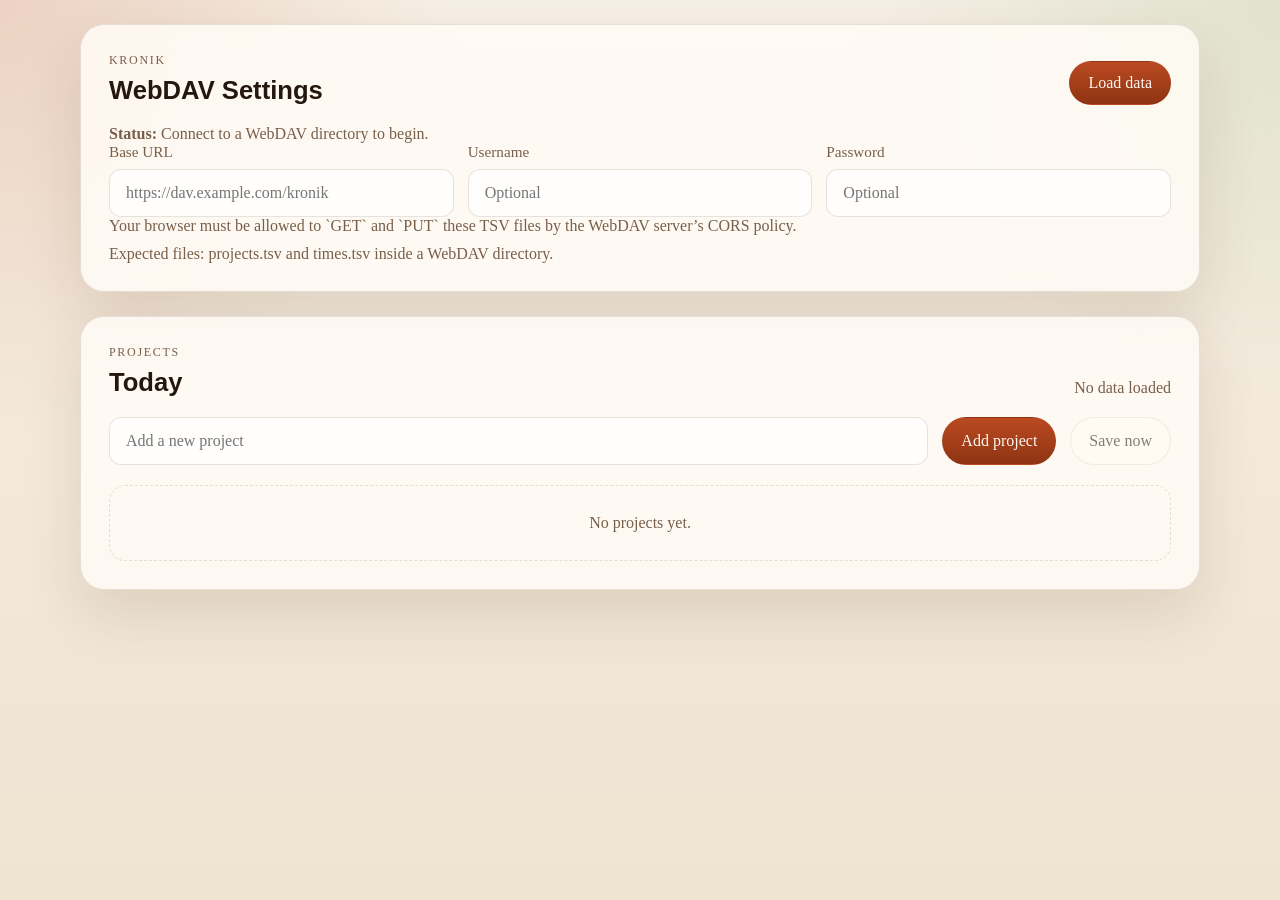
==== web/index.html @ cab99300 "Add web app" ====
<!doctype html>
<html lang="en">
<head>
  <meta charset="utf-8">
  <meta name="viewport" content="width=device-width, initial-scale=1">
  <title>Kronik</title>
  <link rel="stylesheet" href="./app.css">
</head>
<body>
  <main class="app-shell">
    <section class="panel">
      <div class="panel-header">
        <div>
          <p class="eyebrow">Kronik</p>
          <h2>WebDAV Settings</h2>
        </div>
        <button id="load-button" class="primary">Load data</button>
      </div>
      <p class="panel-note">
        <strong>Status:</strong> <span id="status-text">Connect to a WebDAV directory to begin.</span>
      </p>
      <form id="config-form" class="config-grid" autocomplete="off">
        <label>
          <span>Base URL</span>
          <input id="webdav-url" name="webdav-url" type="url" placeholder="https://dav.example.com/kronik" required>
        </label>
        <label>
          <span>Username</span>
          <input id="webdav-user" name="webdav-user" type="text" placeholder="Optional">
        </label>
        <label>
          <span>Password</span>
          <input id="webdav-password" name="webdav-password" type="password" placeholder="Optional">
        </label>
      </form>
      <p class="panel-note">
        Your browser must be allowed to `GET` and `PUT` these TSV files by the WebDAV server’s CORS policy.
      </p>
      <p id="sync-details" class="panel-note">
        Expected files: projects.tsv and times.tsv inside a WebDAV directory.
      </p>
    </section>

    <section class="panel">
      <div class="panel-header">
        <div>
          <p class="eyebrow">Projects</p>
          <h2>Today</h2>
        </div>
        <p id="today-label" class="today-label">No data loaded</p>
      </div>
      <form id="project-form" class="project-form" autocomplete="off">
        <input id="project-name" name="project-name" type="text" maxlength="64" placeholder="Add a new project" required>
        <button type="submit" class="primary">Add project</button>
        <button id="save-button" type="button">Save all changes</button>
      </form>
      <div id="projects-empty" class="empty-state">No projects yet.</div>
      <div id="projects-list" class="projects-list"></div>
    </section>
  </main>

  <template id="project-template">
    <article class="project-card">
      <div class="project-main">
        <div>
          <h3 class="project-name"></h3>
          <p class="project-meta"></p>
        </div>
        <div class="project-actions">
          <button class="decrement" type="button">-15m</button>
          <div class="today-total"></div>
          <button class="increment" type="button">+15m</button>
        </div>
      </div>
      <div class="project-footer">
        <span class="project-total"></span>
        <span class="project-modified"></span>
      </div>
    </article>
  </template>

  <script src="./app.js"></script>
</body>
</html>
---- web/app.css ----
:root {
  color-scheme: light;
  --bg: #f6efe4;
  --panel: rgba(255, 252, 246, 0.86);
  --panel-strong: #fffaf1;
  --line: rgba(86, 58, 32, 0.14);
  --text: #24170d;
  --muted: #785f4a;
  --accent: #ba4a22;
  --accent-dark: #8e3412;
  --shadow: 0 24px 60px rgba(74, 37, 12, 0.12);
  --radius-lg: 24px;
  --radius-md: 16px;
  --radius-sm: 12px;
}

* {
  box-sizing: border-box;
}

body {
  margin: 0;
  min-height: 100vh;
  font-family: "Georgia", "Times New Roman", serif;
  color: var(--text);
  background:
    radial-gradient(circle at top left, rgba(186, 74, 34, 0.18), transparent 28%),
    radial-gradient(circle at top right, rgba(137, 170, 115, 0.2), transparent 26%),
    linear-gradient(180deg, #f7f0e5 0%, #efe3d1 100%);
}

button,
input {
  font: inherit;
}

.app-shell {
  width: min(1120px, calc(100% - 32px));
  margin: 0 auto;
  padding: 24px 0 64px;
}

.eyebrow {
  margin: 0 0 8px;
  text-transform: uppercase;
  letter-spacing: 0.14em;
  font-size: 0.75rem;
  color: var(--muted);
}

h2,
h3,
.today-total {
  font-family: "Trebuchet MS", "Gill Sans", sans-serif;
}

#status-text {
  font-size: 1rem;
}

.panel {
  background: var(--panel);
  border: 1px solid var(--line);
  border-radius: var(--radius-lg);
  box-shadow: var(--shadow);
  backdrop-filter: blur(10px);
  padding: 28px;
  margin-bottom: 24px;
}

.panel-header {
  display: flex;
  align-items: end;
  justify-content: space-between;
  gap: 16px;
  margin-bottom: 20px;
}

.panel-header h2 {
  margin: 0;
  font-size: 1.6rem;
}

.today-label,
.panel-note {
  margin: 0;
  color: var(--muted);
}

.panel-note + .panel-note {
  margin-top: 10px;
}

.config-grid,
.project-form {
  display: grid;
  gap: 14px;
}

.config-grid {
  grid-template-columns: repeat(3, minmax(0, 1fr));
}

.project-form {
  grid-template-columns: minmax(0, 1fr) auto auto;
  margin-bottom: 20px;
}

label span {
  display: block;
  margin-bottom: 8px;
  font-size: 0.95rem;
  color: var(--muted);
}

input {
  width: 100%;
  border: 1px solid var(--line);
  border-radius: var(--radius-sm);
  background: rgba(255, 255, 255, 0.82);
  padding: 14px 16px;
  color: var(--text);
}

button {
  border: 1px solid var(--line);
  border-radius: 999px;
  background: var(--panel-strong);
  color: var(--text);
  cursor: pointer;
  padding: 12px 18px;
  transition: transform 140ms ease, background 140ms ease, border-color 140ms ease;
}

button:hover {
  transform: translateY(-1px);
  border-color: rgba(186, 74, 34, 0.45);
}

button.primary {
  background: linear-gradient(180deg, var(--accent), var(--accent-dark));
  border-color: transparent;
  color: #fff8f1;
}

button:disabled {
  opacity: 0.55;
  cursor: not-allowed;
  transform: none;
}

.projects-list {
  display: grid;
  gap: 16px;
}

.project-card {
  padding: 20px;
  border: 1px solid var(--line);
  border-radius: var(--radius-md);
  background: rgba(255, 251, 245, 0.92);
}

.project-main,
.project-footer {
  display: flex;
  align-items: center;
  justify-content: space-between;
  gap: 16px;
}

.project-footer {
  margin-top: 14px;
  padding-top: 14px;
  border-top: 1px solid var(--line);
  color: var(--muted);
  font-size: 0.95rem;
}

.project-name {
  margin: 0 0 6px;
  font-size: 1.25rem;
}

.project-meta {
  margin: 0;
  color: var(--muted);
}

.project-actions {
  display: flex;
  align-items: center;
  gap: 10px;
}

.today-total {
  min-width: 92px;
  text-align: center;
  font-size: 1.6rem;
}

.empty-state {
  padding: 28px;
  border: 1px dashed var(--line);
  border-radius: var(--radius-md);
  color: var(--muted);
  text-align: center;
}

.is-hidden {
  display: none;
}

@media (max-width: 900px) {
  .config-grid,
  .project-form {
    grid-template-columns: 1fr;
  }

  .panel-header,
  .project-main,
  .project-footer {
    align-items: start;
    flex-direction: column;
  }

  .project-actions {
    width: 100%;
    justify-content: space-between;
  }

  button {
    width: 100%;
  }
}
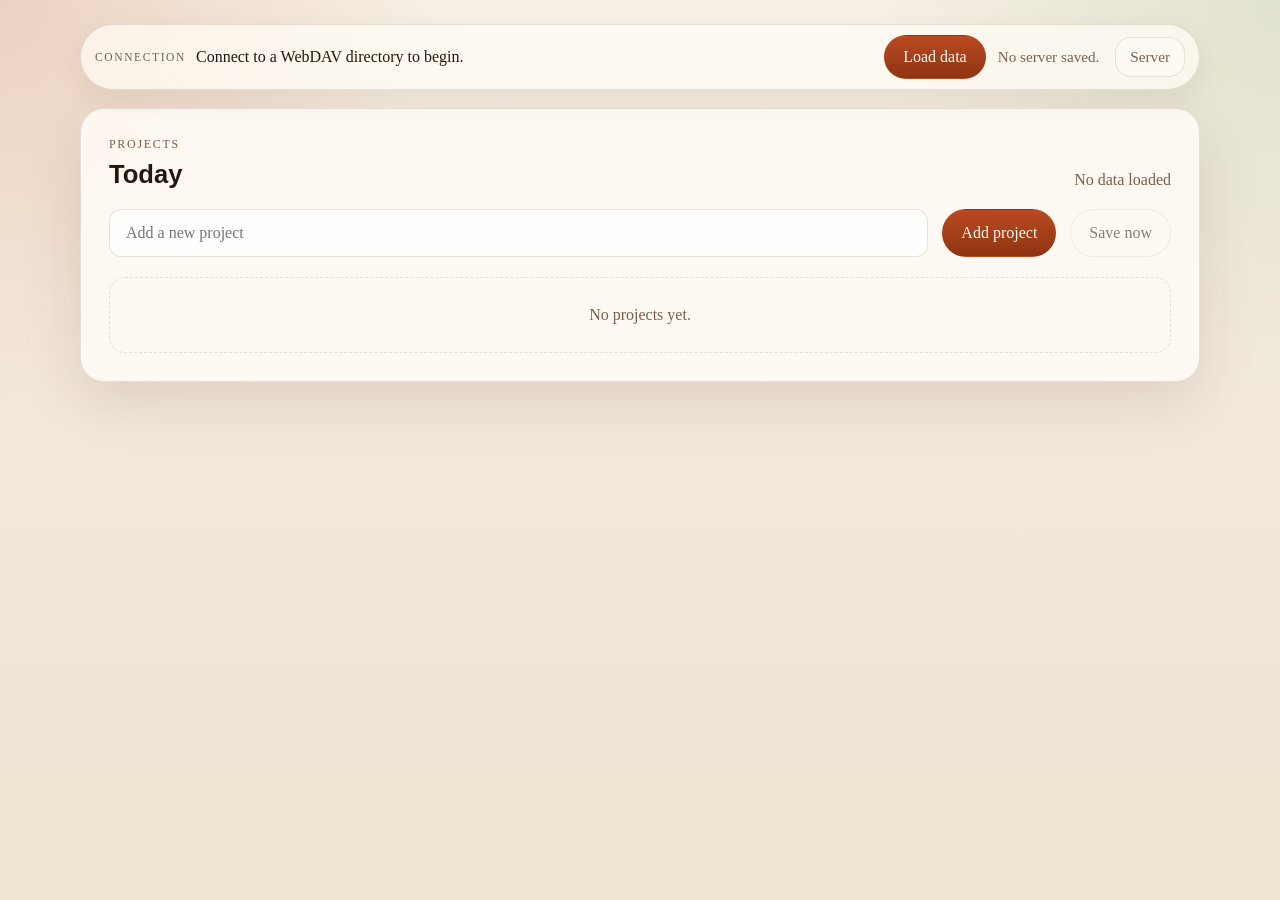
==== commit e212cf5d: "UI improvements" ====
--- a/web/index.html
+++ b/web/index.html
@@ -8,38 +8,38 @@
 </head>
 <body>
   <main class="app-shell">
-    <section class="panel">
-      <div class="panel-header">
-        <div>
-          <p class="eyebrow">Kronik</p>
-          <h2>WebDAV Settings</h2>
-        </div>
+    <header class="status-bar">
+      <p class="status-line">
+        <span class="status-label">Connection</span>
+        <span id="status-text">Connect to a WebDAV directory to begin.</span>
+      </p>
+      <div class="status-actions">
         <button id="load-button" class="primary">Load data</button>
+        <span id="config-summary-text" class="config-summary-text">No server saved.</span>
       </div>
-      <p class="panel-note">
-        <strong>Status:</strong> <span id="status-text">Connect to a WebDAV directory to begin.</span>
-      </p>
-      <form id="config-form" class="config-grid" autocomplete="off">
-        <label>
-          <span>Base URL</span>
-          <input id="webdav-url" name="webdav-url" type="url" placeholder="https://dav.example.com/kronik" required>
-        </label>
-        <label>
-          <span>Username</span>
-          <input id="webdav-user" name="webdav-user" type="text" placeholder="Optional">
-        </label>
-        <label>
-          <span>Password</span>
-          <input id="webdav-password" name="webdav-password" type="password" placeholder="Optional">
-        </label>
-      </form>
-      <p class="panel-note">
-        Your browser must be allowed to `GET` and `PUT` these TSV files by the WebDAV server’s CORS policy.
-      </p>
-      <p id="sync-details" class="panel-note">
-        Expected files: projects.tsv and times.tsv inside a WebDAV directory.
-      </p>
-    </section>
+      <details id="config-menu" class="config-menu">
+        <summary class="config-summary">
+          <span class="config-summary-action">Server</span>
+        </summary>
+        <form id="config-form" class="config-grid" autocomplete="off">
+          <label>
+            <span>Base URL</span>
+            <input id="webdav-url" name="webdav-url" type="url" placeholder="https://dav.example.com/kronik" required>
+          </label>
+          <label>
+            <span>Username</span>
+            <input id="webdav-user" name="webdav-user" type="text" placeholder="Optional">
+          </label>
+          <label>
+            <span>Password</span>
+            <input id="webdav-password" name="webdav-password" type="password" placeholder="Optional">
+          </label>
+          <div class="config-actions">
+            <button id="clear-config-button" type="button">Forget saved login</button>
+          </div>
+        </form>
+      </details>
+    </header>
 
     <section class="panel">
       <div class="panel-header">
--- a/web/app.css
+++ b/web/app.css
@@ -40,6 +40,37 @@
   padding: 24px 0 64px;
 }
 
+.status-bar {
+  position: relative;
+  z-index: 20;
+  display: flex;
+  align-items: center;
+  gap: 16px;
+  margin-bottom: 18px;
+  padding: 10px 14px;
+  border: 1px solid var(--line);
+  border-radius: 999px;
+  background: rgba(255, 252, 246, 0.74);
+  box-shadow: 0 10px 28px rgba(74, 37, 12, 0.08);
+  backdrop-filter: blur(10px);
+}
+
+.status-line {
+  margin: 0;
+  display: flex;
+  align-items: center;
+  gap: 10px;
+  min-width: 0;
+  flex: 1;
+  color: var(--muted);
+}
+
+.status-label {
+  font-size: 0.72rem;
+  text-transform: uppercase;
+  letter-spacing: 0.14em;
+}
+
 .eyebrow {
   margin: 0 0 8px;
   text-transform: uppercase;
@@ -55,7 +86,11 @@
 }
 
 #status-text {
-  font-size: 1rem;
+  min-width: 0;
+  color: var(--text);
+  white-space: nowrap;
+  overflow: hidden;
+  text-overflow: ellipsis;
 }
 
 .panel {
@@ -87,18 +122,71 @@
   color: var(--muted);
 }
 
-.panel-note + .panel-note {
-  margin-top: 10px;
-}
-
 .config-grid,
 .project-form {
   display: grid;
   gap: 14px;
 }
 
+.config-menu {
+  position: relative;
+  z-index: 21;
+  border: 1px solid var(--line);
+  border-radius: var(--radius-md);
+  background: rgba(255, 251, 245, 0.72);
+  overflow: visible;
+}
+
+.config-summary {
+  display: flex;
+  align-items: center;
+  justify-content: center;
+  padding: 10px 14px;
+  cursor: pointer;
+  list-style: none;
+  white-space: nowrap;
+}
+
+.config-summary::-webkit-details-marker {
+  display: none;
+}
+
+.config-summary-text,
+.config-summary-action {
+  font-size: 0.95rem;
+  color: var(--muted);
+}
+
+.config-menu[open] {
+  border-bottom-left-radius: 0;
+  border-bottom-right-radius: 0;
+}
+
 .config-grid {
   grid-template-columns: repeat(3, minmax(0, 1fr));
+  padding: 18px;
+  position: absolute;
+  top: calc(100% + 8px);
+  right: 0;
+  z-index: 10;
+  width: min(760px, calc(100vw - 48px));
+  border: 1px solid var(--line);
+  border-radius: var(--radius-md);
+  background: rgba(255, 251, 245, 0.97);
+  box-shadow: var(--shadow);
+}
+
+.config-actions {
+  grid-column: 1 / -1;
+  display: flex;
+  justify-content: flex-start;
+}
+
+.status-actions {
+  display: flex;
+  align-items: center;
+  gap: 12px;
+  flex-shrink: 0;
 }
 
 .project-form {
@@ -217,6 +305,27 @@
     grid-template-columns: 1fr;
   }
 
+  .status-bar,
+  .status-actions {
+    align-items: stretch;
+    flex-direction: column;
+  }
+
+  #status-text,
+  .config-summary-text {
+    white-space: normal;
+  }
+
+  .config-menu,
+  .config-grid {
+    width: 100%;
+  }
+
+  .config-grid {
+    left: 0;
+    right: auto;
+  }
+
   .panel-header,
   .project-main,
   .project-footer {
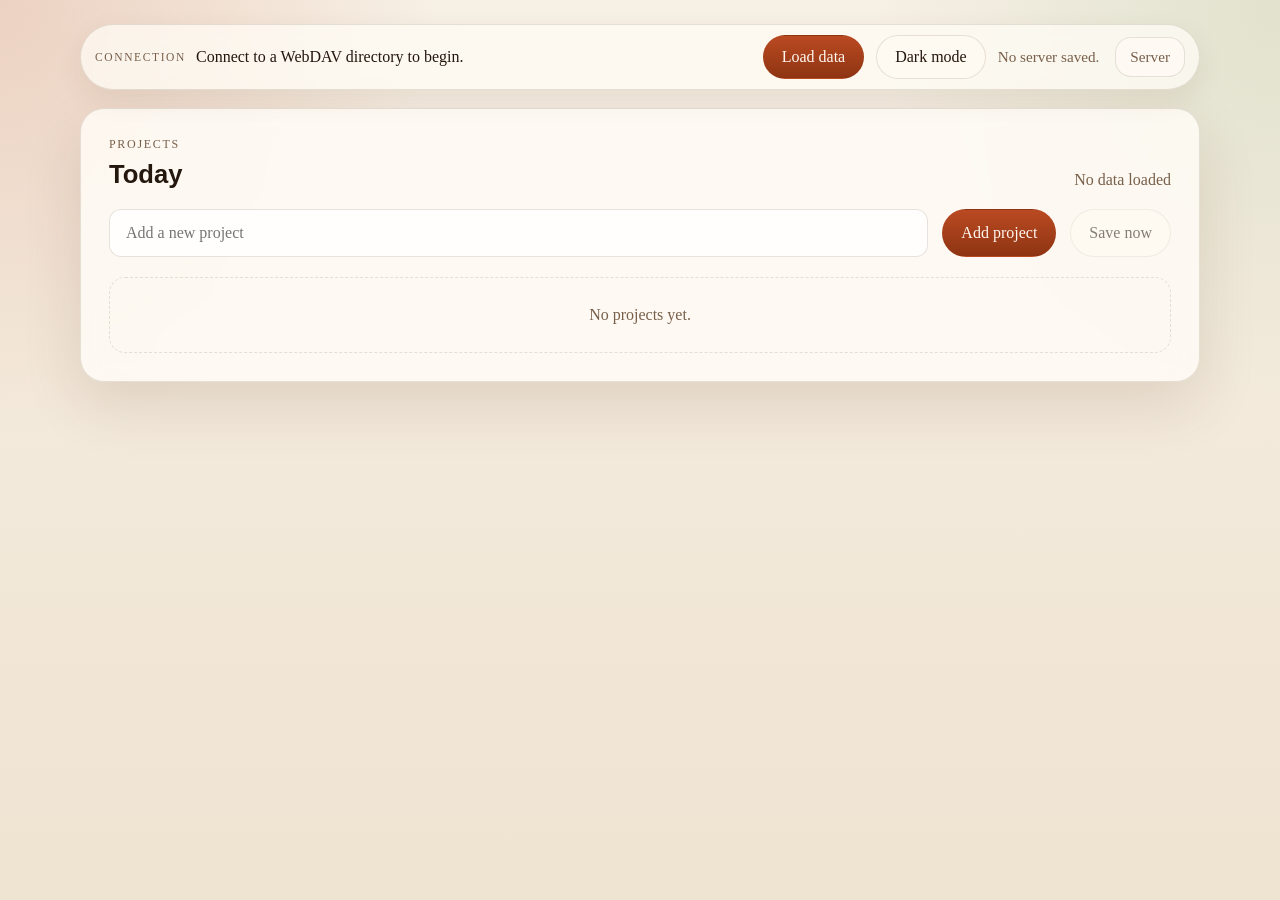
==== commit a5781447: "Implement dark mode" ====
--- a/web/index.html
+++ b/web/index.html
@@ -4,6 +4,18 @@
   <meta charset="utf-8">
   <meta name="viewport" content="width=device-width, initial-scale=1">
   <title>Kronik</title>
+  <script>
+    (() => {
+      try {
+        const theme = window.localStorage.getItem("kronik-theme");
+        if (theme === "light" || theme === "dark") {
+          document.documentElement.dataset.theme = theme;
+        }
+      } catch (error) {
+        // Ignore storage failures and fall back to the default theme.
+      }
+    })();
+  </script>
   <link rel="stylesheet" href="./app.css">
 </head>
 <body>
@@ -15,6 +27,7 @@
       </p>
       <div class="status-actions">
         <button id="load-button" class="primary">Load data</button>
+        <button id="theme-toggle-button" type="button">Dark mode</button>
         <span id="config-summary-text" class="config-summary-text">No server saved.</span>
       </div>
       <details id="config-menu" class="config-menu">
--- a/web/app.css
+++ b/web/app.css
@@ -1,17 +1,85 @@
-:root {
+:root,
+:root[data-theme="light"] {
   color-scheme: light;
+  --bg-glow-left: rgba(186, 74, 34, 0.18);
+  --bg-glow-right: rgba(137, 170, 115, 0.2);
+  --bg-start: #f7f0e5;
+  --bg-end: #efe3d1;
   --bg: #f6efe4;
   --panel: rgba(255, 252, 246, 0.86);
   --panel-strong: #fffaf1;
+  --panel-soft: rgba(255, 251, 245, 0.92);
+  --status-surface: rgba(255, 252, 246, 0.74);
+  --menu-surface: rgba(255, 251, 245, 0.72);
+  --menu-panel: rgba(255, 251, 245, 0.97);
+  --input-bg: rgba(255, 255, 255, 0.82);
   --line: rgba(86, 58, 32, 0.14);
   --text: #24170d;
   --muted: #785f4a;
   --accent: #ba4a22;
   --accent-dark: #8e3412;
+  --accent-contrast: #fff8f1;
+  --status-error: #8e3412;
+  --button-hover-line: rgba(186, 74, 34, 0.45);
   --shadow: 0 24px 60px rgba(74, 37, 12, 0.12);
+  --status-shadow: 0 10px 28px rgba(74, 37, 12, 0.08);
   --radius-lg: 24px;
   --radius-md: 16px;
   --radius-sm: 12px;
+}
+
+@media (prefers-color-scheme: dark) {
+  :root:not([data-theme="light"]) {
+    color-scheme: dark;
+    --bg-glow-left: rgba(217, 109, 61, 0.22);
+    --bg-glow-right: rgba(107, 168, 132, 0.18);
+    --bg-start: #17100d;
+    --bg-end: #0e0b09;
+    --bg: #120e0c;
+    --panel: rgba(32, 24, 21, 0.88);
+    --panel-strong: #2d221d;
+    --panel-soft: rgba(38, 29, 25, 0.94);
+    --status-surface: rgba(23, 18, 15, 0.8);
+    --menu-surface: rgba(31, 24, 20, 0.82);
+    --menu-panel: rgba(29, 22, 19, 0.96);
+    --input-bg: rgba(18, 14, 12, 0.92);
+    --line: rgba(246, 232, 216, 0.14);
+    --text: #f5eadf;
+    --muted: #ccb6a3;
+    --accent: #d96d3d;
+    --accent-dark: #b95224;
+    --accent-contrast: #fff3ea;
+    --status-error: #ff9a73;
+    --button-hover-line: rgba(217, 109, 61, 0.55);
+    --shadow: 0 24px 60px rgba(0, 0, 0, 0.34);
+    --status-shadow: 0 10px 28px rgba(0, 0, 0, 0.28);
+  }
+}
+
+:root[data-theme="dark"] {
+  color-scheme: dark;
+  --bg-glow-left: rgba(217, 109, 61, 0.22);
+  --bg-glow-right: rgba(107, 168, 132, 0.18);
+  --bg-start: #17100d;
+  --bg-end: #0e0b09;
+  --bg: #120e0c;
+  --panel: rgba(32, 24, 21, 0.88);
+  --panel-strong: #2d221d;
+  --panel-soft: rgba(38, 29, 25, 0.94);
+  --status-surface: rgba(23, 18, 15, 0.8);
+  --menu-surface: rgba(31, 24, 20, 0.82);
+  --menu-panel: rgba(29, 22, 19, 0.96);
+  --input-bg: rgba(18, 14, 12, 0.92);
+  --line: rgba(246, 232, 216, 0.14);
+  --text: #f5eadf;
+  --muted: #ccb6a3;
+  --accent: #d96d3d;
+  --accent-dark: #b95224;
+  --accent-contrast: #fff3ea;
+  --status-error: #ff9a73;
+  --button-hover-line: rgba(217, 109, 61, 0.55);
+  --shadow: 0 24px 60px rgba(0, 0, 0, 0.34);
+  --status-shadow: 0 10px 28px rgba(0, 0, 0, 0.28);
 }
 
 * {
@@ -24,9 +92,9 @@
   font-family: "Georgia", "Times New Roman", serif;
   color: var(--text);
   background:
-    radial-gradient(circle at top left, rgba(186, 74, 34, 0.18), transparent 28%),
-    radial-gradient(circle at top right, rgba(137, 170, 115, 0.2), transparent 26%),
-    linear-gradient(180deg, #f7f0e5 0%, #efe3d1 100%);
+    radial-gradient(circle at top left, var(--bg-glow-left), transparent 28%),
+    radial-gradient(circle at top right, var(--bg-glow-right), transparent 26%),
+    linear-gradient(180deg, var(--bg-start) 0%, var(--bg-end) 100%);
 }
 
 button,
@@ -50,8 +118,8 @@
   padding: 10px 14px;
   border: 1px solid var(--line);
   border-radius: 999px;
-  background: rgba(255, 252, 246, 0.74);
-  box-shadow: 0 10px 28px rgba(74, 37, 12, 0.08);
+  background: var(--status-surface);
+  box-shadow: var(--status-shadow);
   backdrop-filter: blur(10px);
 }
 
@@ -133,7 +201,7 @@
   z-index: 21;
   border: 1px solid var(--line);
   border-radius: var(--radius-md);
-  background: rgba(255, 251, 245, 0.72);
+  background: var(--menu-surface);
   overflow: visible;
 }
 
@@ -172,7 +240,7 @@
   width: min(760px, calc(100vw - 48px));
   border: 1px solid var(--line);
   border-radius: var(--radius-md);
-  background: rgba(255, 251, 245, 0.97);
+  background: var(--menu-panel);
   box-shadow: var(--shadow);
 }
 
@@ -205,7 +273,7 @@
   width: 100%;
   border: 1px solid var(--line);
   border-radius: var(--radius-sm);
-  background: rgba(255, 255, 255, 0.82);
+  background: var(--input-bg);
   padding: 14px 16px;
   color: var(--text);
 }
@@ -222,13 +290,13 @@
 
 button:hover {
   transform: translateY(-1px);
-  border-color: rgba(186, 74, 34, 0.45);
+  border-color: var(--button-hover-line);
 }
 
 button.primary {
   background: linear-gradient(180deg, var(--accent), var(--accent-dark));
   border-color: transparent;
-  color: #fff8f1;
+  color: var(--accent-contrast);
 }
 
 button:disabled {
@@ -246,7 +314,7 @@
   padding: 20px;
   border: 1px solid var(--line);
   border-radius: var(--radius-md);
-  background: rgba(255, 251, 245, 0.92);
+  background: var(--panel-soft);
 }
 
 .project-main,
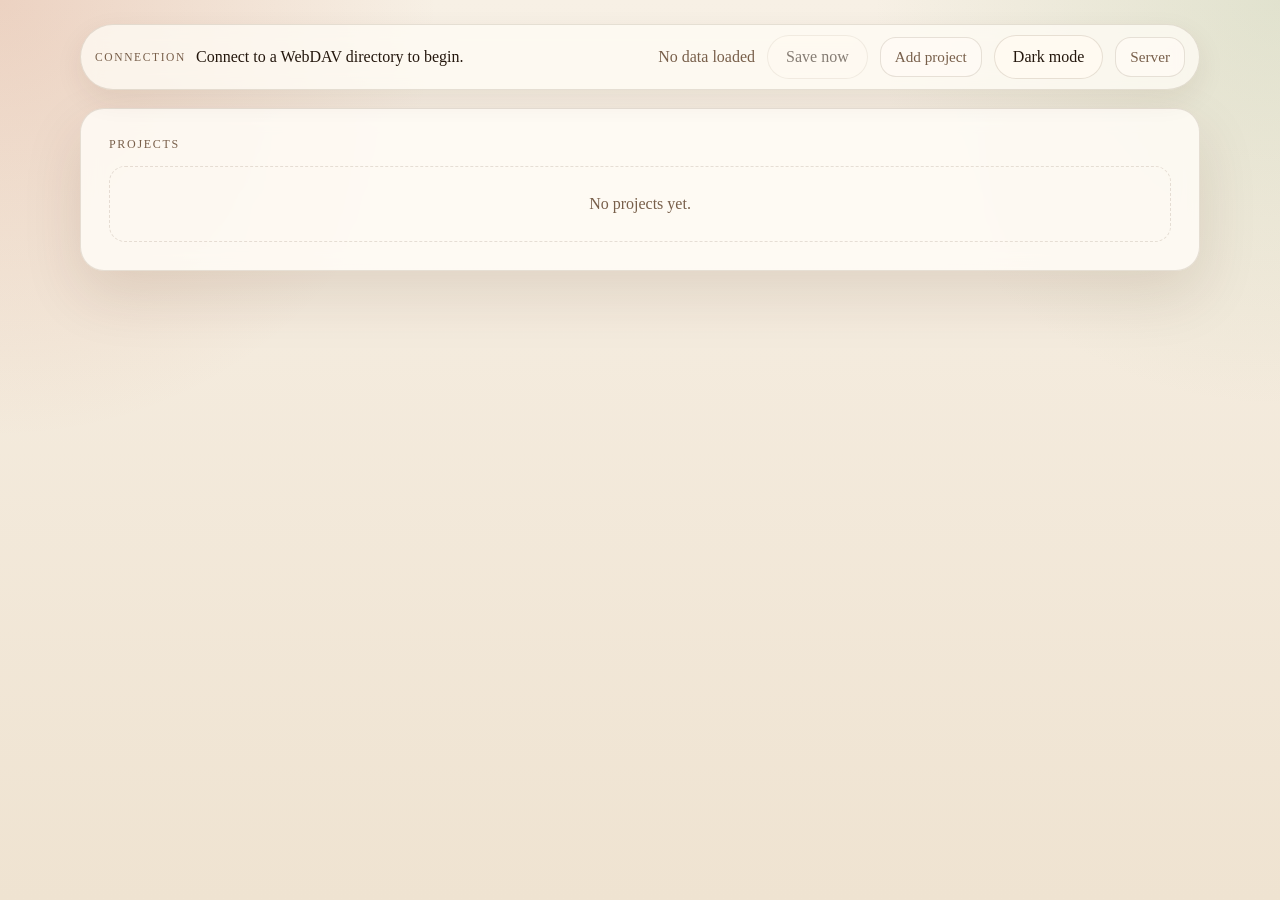
==== commit c70b3bf6: "Make menu smaller" ====
--- a/web/index.html
+++ b/web/index.html
@@ -26,51 +26,65 @@
         <span id="status-text">Connect to a WebDAV directory to begin.</span>
       </p>
       <div class="status-actions">
-        <button id="load-button" class="primary">Load data</button>
+        <p id="today-label" class="today-label">No data loaded</p>
+        <button id="save-button" type="button">Save all changes</button>
+        <details id="project-menu" class="control-menu">
+          <summary class="control-summary">
+            <span class="control-summary-action">Add project</span>
+          </summary>
+          <div class="control-panel">
+            <form id="project-form" class="project-form" autocomplete="off">
+              <input id="project-name" name="project-name" type="text" maxlength="64" placeholder="Add a new project" required>
+              <button type="submit" class="primary">Add project</button>
+            </form>
+          </div>
+        </details>
         <button id="theme-toggle-button" type="button">Dark mode</button>
-        <span id="config-summary-text" class="config-summary-text">No server saved.</span>
+        <details id="config-menu" class="control-menu">
+          <summary class="control-summary">
+            <span class="control-summary-action">Server</span>
+          </summary>
+          <div class="control-panel control-panel-wide">
+            <div class="control-panel-header">
+              <p class="control-panel-title">Connection</p>
+              <p id="config-summary-text" class="config-summary-text">No server saved.</p>
+            </div>
+            <div class="control-inline-actions">
+              <button id="load-button" type="button" class="primary">Load data</button>
+            </div>
+            <form id="config-form" class="config-grid" autocomplete="off">
+              <label>
+                <span>Base URL</span>
+                <input id="webdav-url" name="webdav-url" type="url" placeholder="https://dav.example.com/kronik" required>
+              </label>
+              <label>
+                <span>Username</span>
+                <input id="webdav-user" name="webdav-user" type="text" placeholder="Optional">
+              </label>
+              <label>
+                <span>Password</span>
+                <input id="webdav-password" name="webdav-password" type="password" placeholder="Optional">
+              </label>
+              <div class="config-actions">
+                <button id="clear-config-button" type="button">Forget saved login</button>
+              </div>
+            </form>
+          </div>
+        </details>
       </div>
-      <details id="config-menu" class="config-menu">
-        <summary class="config-summary">
-          <span class="config-summary-action">Server</span>
-        </summary>
-        <form id="config-form" class="config-grid" autocomplete="off">
-          <label>
-            <span>Base URL</span>
-            <input id="webdav-url" name="webdav-url" type="url" placeholder="https://dav.example.com/kronik" required>
-          </label>
-          <label>
-            <span>Username</span>
-            <input id="webdav-user" name="webdav-user" type="text" placeholder="Optional">
-          </label>
-          <label>
-            <span>Password</span>
-            <input id="webdav-password" name="webdav-password" type="password" placeholder="Optional">
-          </label>
-          <div class="config-actions">
-            <button id="clear-config-button" type="button">Forget saved login</button>
-          </div>
-        </form>
-      </details>
     </header>
 
     <section class="panel">
-      <div class="panel-header">
-        <div>
-          <p class="eyebrow">Projects</p>
-          <h2>Today</h2>
-        </div>
-        <p id="today-label" class="today-label">No data loaded</p>
-      </div>
-      <form id="project-form" class="project-form" autocomplete="off">
-        <input id="project-name" name="project-name" type="text" maxlength="64" placeholder="Add a new project" required>
-        <button type="submit" class="primary">Add project</button>
-        <button id="save-button" type="button">Save all changes</button>
-      </form>
+      <p class="eyebrow section-eyebrow">Projects</p>
       <div id="projects-empty" class="empty-state">No projects yet.</div>
       <div id="projects-list" class="projects-list"></div>
     </section>
   </main>
+
+  <div id="chart-tooltip" class="chart-tooltip" aria-hidden="true">
+    <div id="chart-tooltip-date" class="chart-tooltip-date"></div>
+    <div id="chart-tooltip-value" class="chart-tooltip-value"></div>
+  </div>
 
   <template id="project-template">
     <article class="project-card">
@@ -89,6 +103,13 @@
         <span class="project-total"></span>
         <span class="project-modified"></span>
       </div>
+      <div class="project-history">
+        <div class="project-history-header">
+          <span class="project-history-label">Daily hours</span>
+          <span class="project-history-range"></span>
+        </div>
+        <div class="project-history-chart"></div>
+      </div>
     </article>
   </template>
 
--- a/web/app.css
+++ b/web/app.css
@@ -179,6 +179,13 @@
   margin-bottom: 20px;
 }
 
+.panel-tools,
+.panel-actions {
+  display: flex;
+  align-items: center;
+  gap: 12px;
+}
+
 .panel-header h2 {
   margin: 0;
   font-size: 1.6rem;
@@ -196,7 +203,7 @@
   gap: 14px;
 }
 
-.config-menu {
+.control-menu {
   position: relative;
   z-index: 21;
   border: 1px solid var(--line);
@@ -205,7 +212,7 @@
   overflow: visible;
 }
 
-.config-summary {
+.control-summary {
   display: flex;
   align-items: center;
   justify-content: center;
@@ -215,35 +222,66 @@
   white-space: nowrap;
 }
 
-.config-summary::-webkit-details-marker {
+.control-summary::-webkit-details-marker {
   display: none;
 }
 
-.config-summary-text,
-.config-summary-action {
+.control-summary-action,
+.config-summary-text {
   font-size: 0.95rem;
   color: var(--muted);
 }
 
-.config-menu[open] {
+.config-summary-text {
+  margin: 0;
+}
+
+.control-menu[open] {
   border-bottom-left-radius: 0;
   border-bottom-right-radius: 0;
 }
 
-.config-grid {
-  grid-template-columns: repeat(3, minmax(0, 1fr));
+.control-panel {
   padding: 18px;
   position: absolute;
   top: calc(100% + 8px);
   right: 0;
   z-index: 10;
-  width: min(760px, calc(100vw - 48px));
+  width: min(420px, calc(100vw - 48px));
   border: 1px solid var(--line);
   border-radius: var(--radius-md);
   background: var(--menu-panel);
   box-shadow: var(--shadow);
 }
 
+.control-panel-wide {
+  width: min(760px, calc(100vw - 48px));
+}
+
+.control-panel-header {
+  display: grid;
+  gap: 4px;
+  margin-bottom: 14px;
+}
+
+.control-panel-title {
+  margin: 0 0 4px;
+  font-size: 0.75rem;
+  text-transform: uppercase;
+  letter-spacing: 0.14em;
+  color: var(--muted);
+}
+
+.control-inline-actions {
+  display: flex;
+  gap: 12px;
+  margin-bottom: 14px;
+}
+
+.config-grid {
+  grid-template-columns: repeat(3, minmax(0, 1fr));
+}
+
 .config-actions {
   grid-column: 1 / -1;
   display: flex;
@@ -253,13 +291,18 @@
 .status-actions {
   display: flex;
   align-items: center;
+  justify-content: flex-end;
+  flex-wrap: wrap;
   gap: 12px;
   flex-shrink: 0;
 }
 
+.section-eyebrow {
+  margin-bottom: 14px;
+}
+
 .project-form {
-  grid-template-columns: minmax(0, 1fr) auto auto;
-  margin-bottom: 20px;
+  grid-template-columns: minmax(0, 1fr) auto;
 }
 
 label span {
@@ -333,6 +376,123 @@
   font-size: 0.95rem;
 }
 
+.project-history {
+  margin-top: 14px;
+  padding-top: 14px;
+  border-top: 1px solid var(--line);
+}
+
+.project-history-header {
+  display: flex;
+  align-items: baseline;
+  justify-content: space-between;
+  gap: 12px;
+  margin-bottom: 10px;
+}
+
+.project-history-label {
+  text-transform: uppercase;
+  letter-spacing: 0.12em;
+  font-size: 0.72rem;
+  color: var(--muted);
+}
+
+.project-history-range {
+  color: var(--muted);
+  font-size: 0.9rem;
+}
+
+.project-history-chart {
+  width: 100%;
+  height: 96px;
+  overflow: hidden;
+}
+
+.project-history-chart svg {
+  display: block;
+  width: 100%;
+  height: 100%;
+}
+
+.project-history-axis {
+  stroke: var(--line);
+  stroke-width: 1;
+}
+
+.project-history-gridline {
+  stroke: var(--line);
+  stroke-dasharray: 3 4;
+  stroke-width: 1;
+}
+
+.project-history-axis-tick {
+  stroke: var(--line);
+  stroke-width: 1;
+}
+
+.project-history-axis-label {
+  fill: var(--muted);
+  font-size: 10px;
+}
+
+.project-history-bar {
+  fill: var(--accent);
+  opacity: 0.72;
+  transition: opacity 140ms ease;
+  cursor: default;
+}
+
+.project-history-chart:hover .project-history-bar {
+  opacity: 0.4;
+}
+
+.project-history-chart .project-history-bar:hover {
+  opacity: 1;
+}
+
+.project-history-bar.is-today {
+  fill: var(--accent-dark);
+  opacity: 1;
+}
+
+.project-history-bar.is-zero {
+  fill: var(--line);
+  opacity: 1;
+}
+
+.chart-tooltip {
+  position: fixed;
+  z-index: 60;
+  left: 0;
+  top: 0;
+  padding: 10px 12px;
+  border: 1px solid var(--line);
+  border-radius: var(--radius-sm);
+  background: var(--panel-strong);
+  box-shadow: var(--status-shadow);
+  color: var(--text);
+  pointer-events: none;
+  opacity: 0;
+  visibility: hidden;
+  white-space: nowrap;
+}
+
+.chart-tooltip.is-visible {
+  opacity: 1;
+  visibility: visible;
+}
+
+.chart-tooltip-date {
+  font-size: 0.78rem;
+  color: var(--muted);
+}
+
+.chart-tooltip-value {
+  margin-top: 2px;
+  font-family: "Trebuchet MS", "Gill Sans", sans-serif;
+  font-size: 1rem;
+}
+
 .project-name {
   margin: 0 0 6px;
   font-size: 1.25rem;
@@ -380,27 +540,36 @@
   }
 
   #status-text,
-  .config-summary-text {
+  .config-summary-text,
+  .today-label {
     white-space: normal;
   }
 
-  .config-menu,
-  .config-grid {
+  .control-menu,
+  .control-panel {
     width: 100%;
   }
 
-  .config-grid {
+  .control-panel {
     left: 0;
     right: auto;
   }
 
-  .panel-header,
   .project-main,
   .project-footer {
     align-items: start;
     flex-direction: column;
   }
 
+  .project-history-header {
+    align-items: start;
+    flex-direction: column;
+  }
+
+  .control-inline-actions {
+    flex-direction: column;
+  }
+
   .project-actions {
     width: 100%;
     justify-content: space-between;
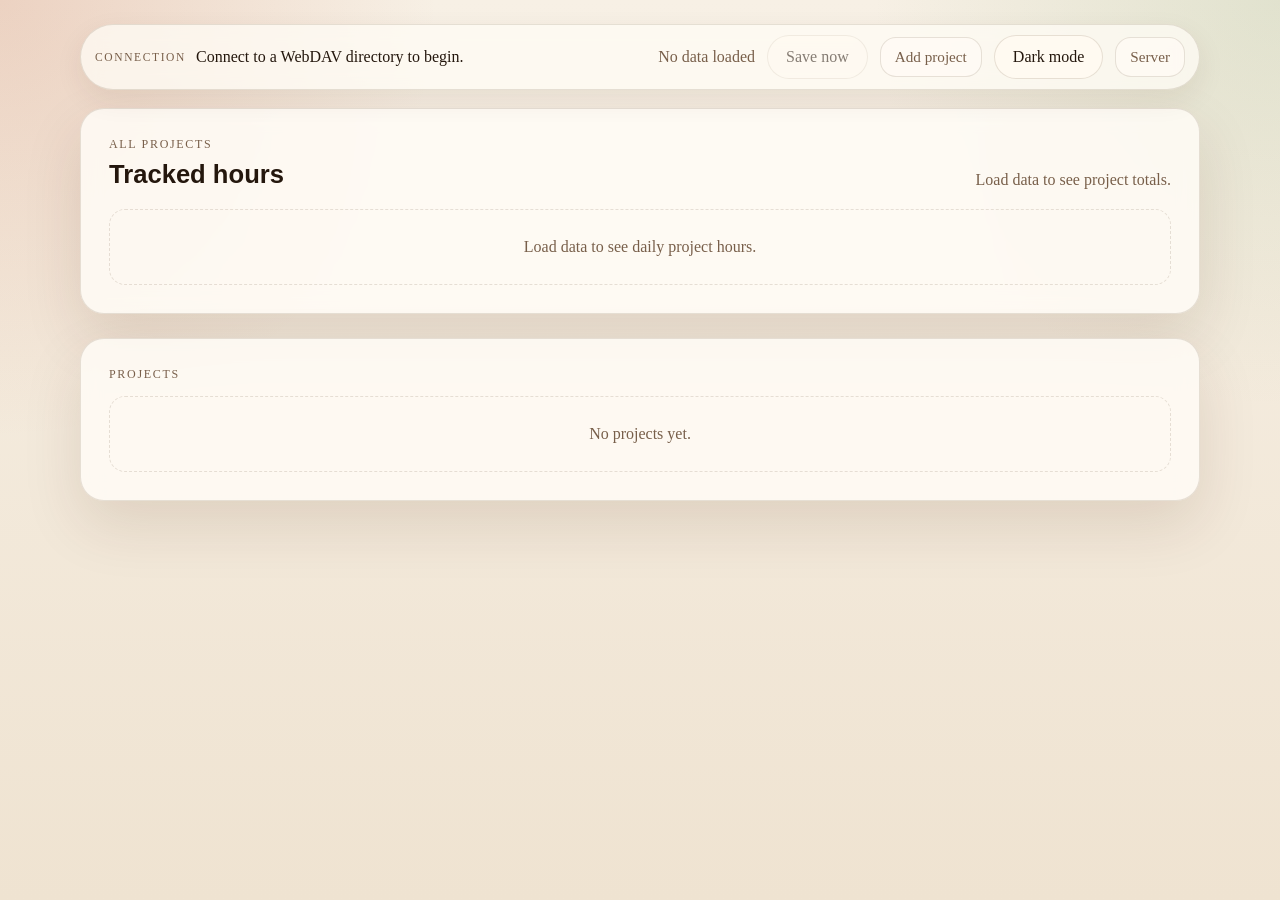
==== commit 393b3a59: "Implement stacked bar charts" ====
--- a/web/index.html
+++ b/web/index.html
@@ -75,6 +75,27 @@
     </header>
 
     <section class="panel">
+      <div class="panel-header">
+        <div>
+          <p class="eyebrow">All projects</p>
+          <h2>Tracked hours</h2>
+        </div>
+        <p id="overview-total" class="panel-note">Load data to see project totals.</p>
+      </div>
+      <div id="overview-empty" class="empty-state">Load data to see daily project hours.</div>
+      <div id="overview-chart" class="project-overview is-hidden">
+        <div class="project-history project-overview-history">
+          <div class="project-history-header">
+            <span class="project-history-label">Daily hours by project</span>
+            <span id="overview-range" class="project-history-range"></span>
+          </div>
+          <div id="overview-history-chart" class="project-history-chart"></div>
+        </div>
+        <div id="overview-legend" class="project-overview-legend"></div>
+      </div>
+    </section>
+
+    <section class="panel">
       <p class="eyebrow section-eyebrow">Projects</p>
       <div id="projects-empty" class="empty-state">No projects yet.</div>
       <div id="projects-list" class="projects-list"></div>
--- a/web/app.css
+++ b/web/app.css
@@ -197,6 +197,96 @@
   color: var(--muted);
 }
 
+.project-overview {
+  display: grid;
+  gap: 16px;
+}
+
+.project-overview-history {
+  margin-top: 0;
+  padding-top: 0;
+  border-top: 0;
+}
+
+.project-overview-segment,
+.project-overview-zero-bar {
+  transition: opacity 140ms ease;
+  cursor: default;
+}
+
+.project-overview-segment {
+  opacity: 0.82;
+}
+
+.project-overview-zero-bar {
+  fill: var(--line);
+  opacity: 1;
+}
+
+.project-history-chart:hover .project-overview-segment {
+  opacity: 0.35;
+}
+
+.project-history-chart:hover .project-overview-zero-bar {
+  opacity: 0.45;
+}
+
+.project-history-chart .project-overview-segment:hover,
+.project-history-chart .project-overview-zero-bar:hover {
+  opacity: 1;
+}
+
+.project-overview-segment.is-today,
+.project-overview-zero-bar.is-today {
+  stroke: var(--panel-strong);
+  stroke-width: 1;
+}
+
+.project-overview-legend {
+  display: grid;
+  gap: 12px;
+  grid-template-columns: repeat(auto-fit, minmax(220px, 1fr));
+}
+
+.project-overview-legend-item {
+  display: flex;
+  align-items: center;
+  justify-content: space-between;
+  gap: 12px;
+  padding: 12px 14px;
+  border: 1px solid var(--line);
+  border-radius: var(--radius-sm);
+  background: var(--panel-soft);
+}
+
+.project-overview-legend-main {
+  display: flex;
+  align-items: center;
+  gap: 10px;
+  min-width: 0;
+}
+
+.project-overview-swatch {
+  width: 12px;
+  height: 12px;
+  flex-shrink: 0;
+  border-radius: 999px;
+}
+
+.project-overview-legend-name {
+  min-width: 0;
+  overflow: hidden;
+  text-overflow: ellipsis;
+  white-space: nowrap;
+}
+
+.project-overview-legend-value {
+  color: var(--muted);
+  font-size: 0.95rem;
+  font-variant-numeric: tabular-nums;
+  white-space: nowrap;
+}
+
 .config-grid,
 .project-form {
   display: grid;
@@ -566,6 +656,15 @@
     flex-direction: column;
   }
 
+  .project-overview-legend-item {
+    align-items: start;
+    flex-direction: column;
+  }
+
+  .project-overview-legend-value {
+    white-space: normal;
+  }
+
   .control-inline-actions {
     flex-direction: column;
   }
